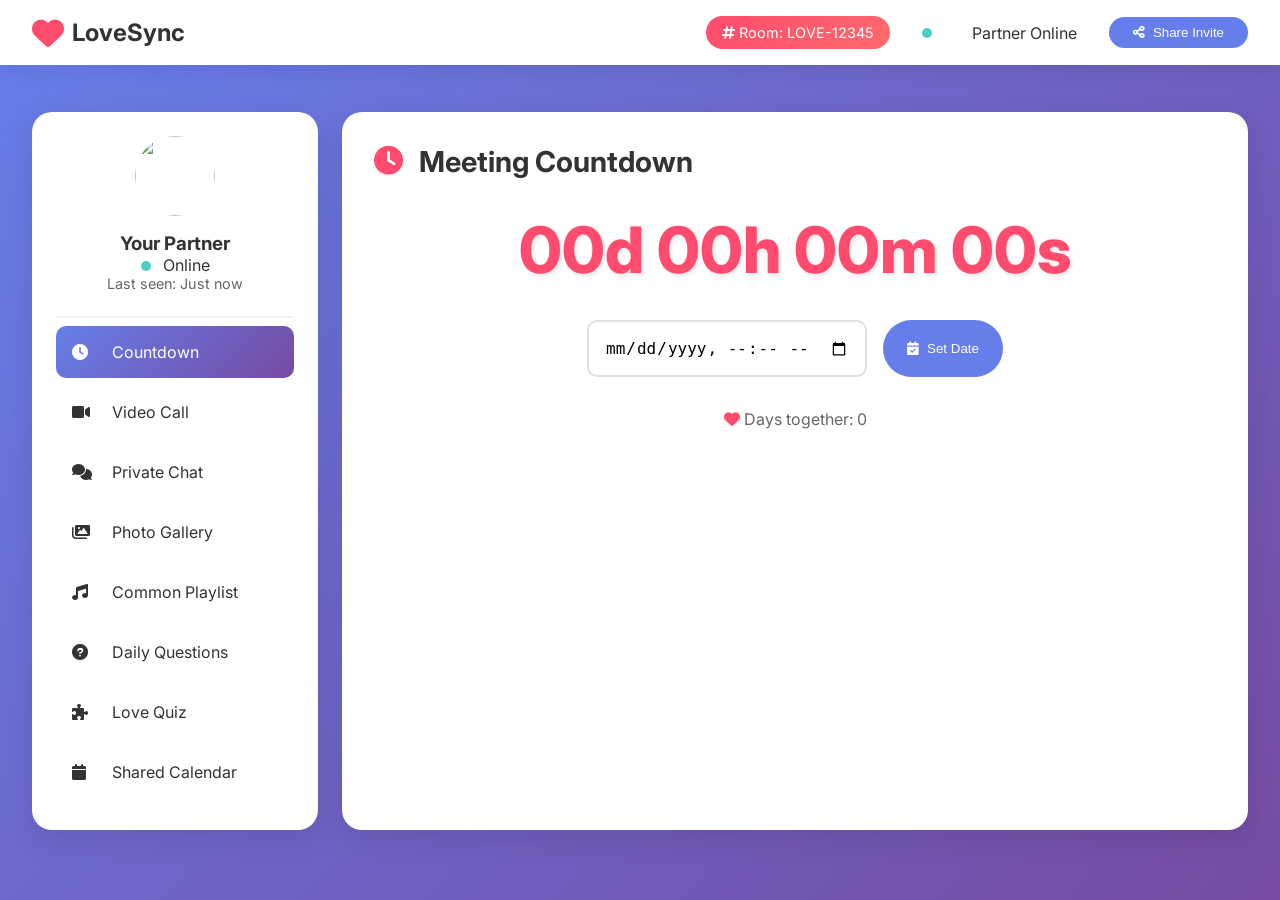
==== room.html @ 043e8418 "Add initial room.html for LoveSync Room application This file contains the HTML structure and styles" ====
<!DOCTYPE html>
<html lang="en">
<head>
    <meta charset="UTF-8">
    <meta name="viewport" content="width=device-width, initial-scale=1.0">
    <title>LoveSync Room - Your Private Space</title>
    <link rel="stylesheet" href="style.css">
    <link href="https://fonts.googleapis.com/css2?family=Inter:wght@300;400;500;600;700;800&display=swap" rel="stylesheet">
    <link rel="stylesheet" href="https://cdnjs.cloudflare.com/ajax/libs/font-awesome/6.0.0/css/all.min.css">
    <script src='https://meet.jit.si/external_api.js'></script>
    <style>
        /* Room Specific Styles */
        .room-container {
            padding-top: 80px;
            min-height: 100vh;
            background: linear-gradient(135deg, #667eea 0%, #764ba2 100%);
        }

        .room-header {
            background: white;
            padding: 1rem 2rem;
            box-shadow: 0 2px 20px rgba(0,0,0,0.1);
            position: fixed;
            width: 100%;
            top: 0;
            z-index: 100;
            display: flex;
            justify-content: space-between;
            align-items: center;
        }

        .room-info {
            display: flex;
            align-items: center;
            gap: 2rem;
        }

        .room-badge {
            background: linear-gradient(135deg, #ff4b6e, #ff6b6b);
            color: white;
            padding: 0.5rem 1rem;
            border-radius: 50px;
            font-size: 0.9rem;
        }

        .share-btn {
            background: #667eea;
            color: white;
            border: none;
            padding: 0.5rem 1.5rem;
            border-radius: 50px;
            cursor: pointer;
            display: flex;
            align-items: center;
            gap: 0.5rem;
            transition: 0.3s;
        }

        .share-btn:hover {
            background: #764ba2;
            transform: translateY(-2px);
        }

        /* Dashboard Layout */
        .dashboard {
            max-width: 1400px;
            margin: 0 auto;
            padding: 2rem;
            display: grid;
            grid-template-columns: repeat(12, 1fr);
            gap: 1.5rem;
        }

        /* Sidebar */
        .sidebar {
            grid-column: span 3;
            background: white;
            border-radius: 20px;
            padding: 1.5rem;
            height: fit-content;
            box-shadow: 0 10px 30px rgba(0,0,0,0.1);
        }

        .partner-status {
            text-align: center;
            padding-bottom: 1.5rem;
            border-bottom: 2px solid #f0f0f0;
        }

        .status-indicator {
            display: inline-block;
            width: 10px;
            height: 10px;
            border-radius: 50%;
            background: #4ecdc4;
            margin-right: 0.5rem;
            animation: pulse 2s infinite;
        }

        @keyframes pulse {
            0% { box-shadow: 0 0 0 0 rgba(78, 205, 196, 0.7); }
            70% { box-shadow: 0 0 0 10px rgba(78, 205, 196, 0); }
            100% { box-shadow: 0 0 0 0 rgba(78, 205, 196, 0); }
        }

        .menu-item {
            padding: 1rem;
            margin: 0.5rem 0;
            border-radius: 10px;
            cursor: pointer;
            transition: 0.3s;
            display: flex;
            align-items: center;
            gap: 1rem;
        }

        .menu-item:hover, .menu-item.active {
            background: linear-gradient(135deg, #667eea, #764ba2);
            color: white;
        }

        .menu-item i {
            width: 24px;
        }

        /* Main Content */
        .main-content {
            grid-column: span 9;
            background: white;
            border-radius: 20px;
            padding: 2rem;
            box-shadow: 0 10px 30px rgba(0,0,0,0.1);
            min-height: 600px;
        }

        /* Feature Sections */
        .feature-section {
            display: none;
            animation: fadeIn 0.5s ease;
        }

        .feature-section.active {
            display: block;
        }

        .section-title {
            font-size: 1.8rem;
            margin-bottom: 2rem;
            color: #333;
            display: flex;
            align-items: center;
            gap: 1rem;
        }

        /* Video Call Section */
        #meet {
            width: 100%;
            height: 500px;
            border-radius: 15px;
            overflow: hidden;
            margin: 1rem 0;
        }

        .call-controls {
            display: flex;
            gap: 1rem;
            margin-top: 1rem;
        }

        /* Chat Section */
        .chat-messages {
            height: 400px;
            overflow-y: auto;
            background: #f8f9fa;
            border-radius: 15px;
            padding: 1.5rem;
            margin: 1rem 0;
        }

        .message {
            margin-bottom: 1rem;
            max-width: 70%;
        }

        .message.sent {
            margin-left: auto;
        }

        .message-content {
            background: #667eea;
            color: white;
            padding: 1rem;
            border-radius: 15px 15px 0 15px;
        }

        .message.received .message-content {
            background: #f0f0f0;
            color: #333;
            border-radius: 15px 15px 15px 0;
        }

        .chat-input-area {
            display: flex;
            gap: 1rem;
            margin-top: 1rem;
        }

        .chat-input-area input {
            flex: 1;
            padding: 1rem;
            border: 2px solid #e0e0e0;
            border-radius: 10px;
            font-size: 1rem;
        }

        /* Gallery Grid */
        .gallery-grid {
            display: grid;
            grid-template-columns: repeat(auto-fill, minmax(200px, 1fr));
            gap: 1.5rem;
            margin: 2rem 0;
        }

        .gallery-item {
            position: relative;
            border-radius: 15px;
            overflow: hidden;
            aspect-ratio: 1;
        }

        .gallery-item img {
            width: 100%;
            height: 100%;
            object-fit: cover;
            transition: 0.3s;
        }

        .gallery-item:hover img {
            transform: scale(1.1);
        }

        .gallery-overlay {
            position: absolute;
            bottom: 0;
            left: 0;
            right: 0;
            background: linear-gradient(to top, rgba(0,0,0,0.8), transparent);
            color: white;
            padding: 1rem;
            transform: translateY(100%);
            transition: 0.3s;
        }

        .gallery-item:hover .gallery-overlay {
            transform: translateY(0);
        }

        /* Countdown Timer */
        .countdown-display {
            font-size: 4rem;
            font-weight: 800;
            text-align: center;
            color: #ff4b6e;
            margin: 2rem 0;
            text-shadow: 2px 2px 4px rgba(0,0,0,0.1);
        }

        .date-picker {
            display: flex;
            gap: 1rem;
            justify-content: center;
            margin: 2rem 0;
        }

        .date-picker input {
            padding: 1rem;
            border: 2px solid #e0e0e0;
            border-radius: 10px;
            font-size: 1rem;
        }

        /* Calendar */
        .calendar-grid {
            display: grid;
            grid-template-columns: repeat(7, 1fr);
            gap: 5px;
            margin: 2rem 0;
        }

        .calendar-day {
            aspect-ratio: 1;
            background: #f8f9fa;
            border-radius: 10px;
            display: flex;
            flex-direction: column;
            align-items: center;
            justify-content: center;
            cursor: pointer;
            transition: 0.3s;
            position: relative;
        }

        .calendar-day:hover {
            background: #667eea;
            color: white;
        }

        .calendar-day.has-event::after {
            content: '';
            position: absolute;
            bottom: 5px;
            width: 5px;
            height: 5px;
            background: #ff4b6e;
            border-radius: 50%;
        }

        .event-badge {
            background: #ff4b6e;
            color: white;
            padding: 0.2rem 0.5rem;
            border-radius: 5px;
            font-size: 0.7rem;
            position: absolute;
            top: 2px;
            right: 2px;
        }

        /* Playlist */
        .playlist-item {
            display: flex;
            align-items: center;
            gap: 1rem;
            padding: 1rem;
            background: #f8f9fa;
            border-radius: 10px;
            margin: 0.5rem 0;
            cursor: pointer;
            transition: 0.3s;
        }

        .playlist-item:hover {
            background: #667eea;
            color: white;
        }

        .playlist-item.playing {
            background: linear-gradient(135deg, #667eea, #764ba2);
            color: white;
        }

        .playlist-controls {
            display: flex;
            gap: 1rem;
            margin: 1rem 0;
        }

        .sync-btn {
            background: #4ecdc4;
            color: white;
            border: none;
            padding: 0.8rem 1.5rem;
            border-radius: 10px;
            cursor: pointer;
            display: flex;
            align-items: center;
            gap: 0.5rem;
            transition: 0.3s;
        }

        .sync-btn:hover {
            transform: scale(1.05);
        }

        /* Quiz Section */
        .quiz-card {
            background: #f8f9fa;
            border-radius: 15px;
            padding: 2rem;
            margin: 1rem 0;
        }

        .quiz-option {
            padding: 1rem;
            margin: 0.5rem 0;
            background: white;
            border: 2px solid #e0e0e0;
            border-radius: 10px;
            cursor: pointer;
            transition: 0.3s;
        }

        .quiz-option:hover {
            border-color: #667eea;
        }

        .quiz-option.selected {
            background: #667eea;
            color: white;
            border-color: #667eea;
        }

        .create-quiz-btn {
            background: #ff4b6e;
            color: white;
            border: none;
            padding: 1rem 2rem;
            border-radius: 10px;
            cursor: pointer;
            margin: 1rem 0;
        }

        /* Daily Questions */
        .question-card {
            background: linear-gradient(135deg, #667eea, #764ba2);
            color: white;
            padding: 2rem;
            border-radius: 15px;
            text-align: center;
            margin: 1rem 0;
        }

        .answer-input {
            width: 100%;
            padding: 1rem;
            border: none;
            border-radius: 10px;
            margin: 1rem 0;
        }

        .previous-answers {
            margin-top: 2rem;
        }

        .answer-history {
            background: #f8f9fa;
            padding: 1rem;
            border-radius: 10px;
            margin: 0.5rem 0;
        }

        /* Responsive */
        @media (max-width: 1024px) {
            .dashboard {
                grid-template-columns: 1fr;
            }
            
            .sidebar, .main-content {
                grid-column: span 1;
            }
            
            .countdown-display {
                font-size: 3rem;
            }
        }

        @media (max-width: 768px) {
            .room-info {
                flex-direction: column;
                gap: 0.5rem;
            }
            
            .countdown-display {
                font-size: 2rem;
            }
        }
    </style>
</head>
<body>
    <div class="room-container">
        <!-- Header -->
        <div class="room-header">
            <div class="logo">
                <i class="fas fa-heart" style="color: #ff4b6e;"></i>
                <span>LoveSync</span>
            </div>
            <div class="room-info">
                <span class="room-badge">
                    <i class="fas fa-hashtag"></i> Room: LOVE-12345
                </span>
                <span class="status-indicator"></span>
                <span>Partner Online</span>
                <button class="share-btn" onclick="shareRoom()">
                    <i class="fas fa-share-alt"></i> Share Invite
                </button>
            </div>
        </div>

        <!-- Main Dashboard -->
        <div class="dashboard">
            <!-- Sidebar Menu -->
            <div class="sidebar">
                <div class="partner-status">
                    <img src="https://via.placeholder.com/80x80/667eea/ffffff?text=❤️" 
                         style="width: 80px; height: 80px; border-radius: 50%; margin-bottom: 1rem;">
                    <h3>Your Partner</h3>
                    <p><span class="status-indicator"></span> Online</p>
                    <p style="color: #666; font-size: 0.9rem;">Last seen: Just now</p>
                </div>
                
                <div class="menu-items">
                    <div class="menu-item active" onclick="switchFeature('countdown')">
                        <i class="fas fa-clock"></i> Countdown
                    </div>
                    <div class="menu-item" onclick="switchFeature('videocall')">
                        <i class="fas fa-video"></i> Video Call
                    </div>
                    <div class="menu-item" onclick="switchFeature('chat')">
                        <i class="fas fa-comments"></i> Private Chat
                    </div>
                    <div class="menu-item" onclick="switchFeature('gallery')">
                        <i class="fas fa-images"></i> Photo Gallery
                    </div>
                    <div class="menu-item" onclick="switchFeature('playlist')">
                        <i class="fas fa-music"></i> Common Playlist
                    </div>
                    <div class="menu-item" onclick="switchFeature('questions')">
                        <i class="fas fa-question-circle"></i> Daily Questions
                    </div>
                    <div class="menu-item" onclick="switchFeature('quiz')">
                        <i class="fas fa-puzzle-piece"></i> Love Quiz
                    </div>
                    <div class="menu-item" onclick="switchFeature('calendar')">
                        <i class="fas fa-calendar"></i> Shared Calendar
                    </div>
                </div>
            </div>

            <!-- Main Content Area -->
            <div class="main-content">
                <!-- Countdown Section -->
                <div id="countdownSection" class="feature-section active">
                    <h2 class="section-title">
                        <i class="fas fa-clock" style="color: #ff4b6e;"></i>
                        Meeting Countdown
                    </h2>
                    <div class="countdown-display" id="mainCountdown">00d 00h 00m 00s</div>
                    <div class="date-picker">
                        <input type="datetime-local" id="setMeetingDate">
                        <button class="share-btn" onclick="setMeetingDate()">
                            <i class="fas fa-calendar-check"></i> Set Date
                        </button>
                    </div>
                    <p style="color: #666; text-align: center;">
                        <i class="fas fa-heart" style="color: #ff4b6e;"></i>
                        Days together: <span id="daysTogether">0</span>
                    </p>
                </div>

                <!-- Video Call Section -->
                <div id="videocallSection" class="feature-section">
                    <h2 class="section-title">
                        <i class="fas fa-video" style="color: #ff4b6e;"></i>
                        Video Call
                    </h2>
                    <div id="meet"></div>
                    <div class="call-controls">
                        <button class="share-btn" onclick="startCall()">
                            <i class="fas fa-phone"></i> Start Call
                        </button>
                        <button class="share-btn" onclick="shareScreen()">
                            <i class="fas fa-desktop"></i> Share Screen
                        </button>
                    </div>
                </div>

                <!-- Chat Section -->
                <div id="chatSection" class="feature-section">
                    <h2 class="section-title">
                        <i class="fas fa-comments" style="color: #ff4b6e;"></i>
                        Private Chat
                    </h2>
                    <div class="chat-messages" id="chatMessages"></div>
                    <div class="chat-input-area">
                        <input type="text" id="chatInput" placeholder="Type your message...">
                        <button class="share-btn" onclick="sendMessage()">
                            <i class="fas fa-paper-plane"></i> Send
                        </button>
                    </div>
                    <div class="emoji-picker" style="margin-top: 1rem;">
                        <span onclick="addEmoji('😊')">😊</span>
                        <span onclick="addEmoji('❤️')">❤️</span>
                        <span onclick="addEmoji('😘')">😘</span>
                        <span onclick="addEmoji('🥺')">🥺</span>
                        <span onclick="addEmoji('💕')">💕</span>
                        <span onclick="addEmoji('😍')">😍</span>
                    </div>
                </div>

                <!-- Gallery Section -->
                <div id="gallerySection" class="feature-section">
                    <h2 class="section-title">
                        <i class="fas fa-images" style="color: #ff4b6e;"></i>
                        Photo Gallery
                    </h2>
                    <div class="gallery-grid" id="galleryGrid"></div>
                    <div style="text-align: center; margin-top: 2rem;">
                        <input type="file" id="photoUpload" accept="image/*" multiple style="display: none;">
                        <button class="share-btn" onclick="document.getElementById('photoUpload').click()">
                            <i class="fas fa-upload"></i> Upload Photos
                        </button>
                    </div>
                </div>

                <!-- Playlist Section -->
                <div id="playlistSection" class="feature-section">
                    <h2 class="section-title">
                        <i class="fas fa-music" style="color: #ff4b6e;"></i>
                        Common Playlist
                    </h2>
                    <div class="playlist-controls">
                        <button class="sync-btn" onclick="syncPlay()">
                            <i class="fas fa-play"></i> Play Together
                        </button>
                        <button class="sync-btn" onclick="syncPause()">
                            <i class="fas fa-pause"></i> Pause
                        </button>
                    </div>
                    <div id="playlistItems"></div>
                    <div style="margin-top: 2rem;">
                        <input type="text" id="newSong" placeholder="YouTube or Spotify URL" style="width: 70%; padding: 1rem;">
                        <button class="share-btn" onclick="addSong()">
                            <i class="fas fa-plus"></i> Add Song
                        </button>
                    </div>
                </div>

                <!-- Daily Questions Section -->
                <div id="questionsSection" class="feature-section">
                    <h2 class="section-title">
                        <i class="fas fa-question-circle" style="color: #ff4b6e;"></i>
                        Daily Questions
                    </h2>
                    <div class="question-card">
                        <h3 id="dailyQuestion">How was your day today?</h3>
---- style.css ----
* {
    margin: 0;
    padding: 0;
    box-sizing: border-box;
}

body {
    font-family: 'Inter', sans-serif;
    background: linear-gradient(135deg, #667eea 0%, #764ba2 100%);
    min-height: 100vh;
    color: #333;
}

/* Navbar */
.navbar {
    background: rgba(255, 255, 255, 0.95);
    backdrop-filter: blur(10px);
    box-shadow: 0 2px 20px rgba(0, 0, 0, 0.1);
    position: fixed;
    width: 100%;
    top: 0;
    z-index: 1000;
}

.nav-container {
    max-width: 1200px;
    margin: 0 auto;
    padding: 1rem 2rem;
    display: flex;
    justify-content: space-between;
    align-items: center;
}

.logo {
    display: flex;
    align-items: center;
    gap: 0.5rem;
    font-size: 1.5rem;
    font-weight: 700;
}

.logo i {
    font-size: 2rem;
    color: #ff4b6e;
}

.nav-links a {
    color: #333;
    text-decoration: none;
    margin-left: 2rem;
    font-weight: 500;
    transition: color 0.3s;
}

.nav-links a:hover {
    color: #ff4b6e;
}

/* Hero Section */
.hero {
    min-height: 100vh;
    display: flex;
    align-items: center;
    justify-content: center;
    padding: 2rem;
    margin-top: 60px;
}

.hero-content {
    max-width: 1200px;
    width: 100%;
    text-align: center;
}

.hero h1 {
    font-size: 4rem;
    font-weight: 800;
    margin-bottom: 1rem;
    color: white;
}

.hero h1 span {
    color: #ffd93d;
    position: relative;
}

.hero h1 span::after {
    content: '';
    position: absolute;
    bottom: -10px;
    left: 0;
    width: 100%;
    height: 4px;
    background: linear-gradient(90deg, #ff4b6e, #ffd93d);
    border-radius: 2px;
}

.subtitle {
    font-size: 1.2rem;
    color: rgba(255, 255, 255, 0.9);
    margin-bottom: 3rem;
}

/* Options Container */
.options-container {
    display: grid;
    grid-template-columns: repeat(auto-fit, minmax(300px, 1fr));
    gap: 2rem;
    margin-top: 3rem;
}

.option-card {
    background: white;
    border-radius: 20px;
    padding: 2.5rem 2rem;
    cursor: pointer;
    transition: all 0.3s ease;
    position: relative;
    overflow: hidden;
    box-shadow: 0 10px 30px rgba(0, 0, 0, 0.2);
}

.option-card::before {
    content: '';
    position: absolute;
    top: 0;
    left: 0;
    width: 100%;
    height: 5px;
    background: linear-gradient(90deg, #ff4b6e, #ffd93d);
}

.option-card:hover {
    transform: translateY(-10px);
    box-shadow: 0 20px 40px rgba(0, 0, 0, 0.3);
}

.create-card:hover {
    background: linear-gradient(135deg, #667eea, #764ba2);
    color: white;
}

.join-card:hover {
    background: linear-gradient(135deg, #ff4b6e, #ff6b6b);
    color: white;
}

.icon-wrapper {
    width: 80px;
    height: 80px;
    background: linear-gradient(135deg, #667eea, #764ba2);
    border-radius: 50%;
    display: flex;
    align-items: center;
    justify-content: center;
    margin: 0 auto 1.5rem;
}

.icon-wrapper i {
    font-size: 2.5rem;
    color: white;
}

.join-card .icon-wrapper {
    background: linear-gradient(135deg, #ff4b6e, #ff6b6b);
}

.option-card h2 {
    font-size: 2rem;
    margin-bottom: 1rem;
}

.option-card p {
    color: #666;
    margin-bottom: 2rem;
    line-height: 1.6;
}

.option-card:hover p {
    color: rgba(255, 255, 255, 0.9);
}

.features-list {
    display: flex;
    flex-direction: column;
    gap: 0.8rem;
    text-align: left;
}

.features-list span {
    display: flex;
    align-items: center;
    gap: 0.5rem;
    font-size: 0.95rem;
}

.features-list i {
    color: #4ecdc4;
}

/* Modal Styles */
.modal {
    display: none;
    position: fixed;
    top: 0;
    left: 0;
    width: 100%;
    height: 100%;
    background: rgba(0, 0, 0, 0.8);
    backdrop-filter: blur(5px);
    z-index: 2000;
    overflow-y: auto;
    padding: 2rem;
}

.modal-content {
    background: white;
    max-width: 800px;
    margin: 2rem auto;
    padding: 2rem;
    border-radius: 20px;
    position: relative;
    animation: slideUp 0.5s ease;
}

@keyframes slideUp {
    from {
        opacity: 0;
        transform: translateY(50px);
    }
    to {
        opacity: 1;
        transform: translateY(0);
    }
}

.close {
    position: absolute;
    top: 1rem;
    right: 1.5rem;
    font-size: 2rem;
    cursor: pointer;
    color: #999;
    transition: color 0.3s;
}

.close:hover {
    color: #ff4b6e;
}

.modal h2 {
    font-size: 2rem;
    margin-bottom: 2rem;
    color: #333;
    text-align: center;
}

/* Split Form */
.split-form {
    display: grid;
    grid-template-columns: 1fr 1fr;
    gap: 1.5rem;
    margin: 2rem 0;
}

.form-section h4 {
    margin-bottom: 1rem;
    color: #667eea;
    font-size: 1.1rem;
}

.modal-input {
    width: 100%;
    padding: 1rem;
    margin-bottom: 1rem;
    border: 2px solid #e0e0e0;
    border-radius: 10px;
    font-size: 1rem;
    transition: border-color 0.3s;
}

.modal-input:focus {
    outline: none;
    border-color: #667eea;
}

/* Buttons */
.next-btn {
    background: linear-gradient(135deg, #667eea, #764ba2);
    color: white;
    border: none;
    padding: 1rem 2rem;
    border-radius: 10px;
    font-size: 1.1rem;
    font-weight: 600;
    cursor: pointer;
    transition: transform 0.3s, box-shadow 0.3s;
    display: inline-flex;
    align-items: center;
    gap: 0.5rem;
}

.next-btn:hover {
    transform: translateY(-2px);
    box-shadow: 0 10px 20px rgba(102, 126, 234, 0.4);
}

/* Code Requirements */
.code-requirements {
    display: flex;
    gap: 1rem;
    margin: 1rem 0;
    font-size: 0.9rem;
}

#req1, #req2 {
    color: #999;
}

#req1.valid, #req2.valid {
    color: #4ecdc4;
}

/* Success Animation */
.success-animation {
    text-align: center;
    margin: 2rem 0;
}

.success-animation i {
    font-size: 5rem;
    color: #4ecdc4;
    animation: scaleUp 0.5s ease;
}

@keyframes scaleUp {
    0% { transform: scale(0); }
    50% { transform: scale(1.2); }
    100% { transform: scale(1); }
}

/* Invite Box */
.invite-box {
    display: flex;
    margin: 1rem 0;
}

.invite-box input {
    flex: 1;
    padding: 1rem;
    border: 2px solid #e0e0e0;
    border-radius: 10px 0 0 10px;
    font-size: 0.95rem;
}

.invite-box button {
    padding: 1rem 1.5rem;
    background: #667eea;
    color: white;
    border: none;
    border-radius: 0 10px 10px 0;
    cursor: pointer;
    transition: background 0.3s;
}

.invite-box button:hover {
    background: #764ba2;
}

/* Join Tabs */
.join-options {
    display: flex;
    gap: 1rem;
    margin-bottom: 2rem;
}

.join-tab {
    flex: 1;
    text-align: center;
    padding: 1rem;
    background: #f5f5f5;
    border-radius: 10px;
    cursor: pointer;
    transition: all 0.3s;
    font-weight: 600;
}

.join-tab.active {
    background: #667eea;
    color: white;
}

.join-section {
    display: none;
}

.join-section.active {
    display: block;
    animation: fadeIn 0.5s ease;
}

@keyframes fadeIn {
    from { opacity: 0; }
    to { opacity: 1; }
}

/* Features Section */
.features {
    padding: 5rem 2rem;
    background: white;
}

.features h2 {
    text-align: center;
    font-size: 2.5rem;
    margin-bottom: 3rem;
    color: #333;
}

.features-grid {
    display: grid;
    grid-template-columns: repeat(auto-fit, minmax(300px, 1fr));
    gap: 2rem;
    max-width: 1200px;
    margin: 0 auto;
}

.feature-card {
    background: #f8f9fa;
    padding: 2rem;
    border-radius: 15px;
    text-align: center;
    transition: transform 0.3s;
}

.feature-card:hover {
    transform: translateY(-5px);
}

.feature-card i {
    font-size: 3rem;
    color: #ff4b6e;
    margin-bottom: 1rem;
}

.feature-card h3 {
    font-size: 1.3rem;
    margin-bottom: 1rem;
    color: #333;
}

.feature-card p {
    color: #666;
    line-height: 1.6;
}

/* Footer */
footer {
    background: #1a1a1a;
    color: white;
    padding: 4rem 2rem 2rem;
}

.footer-content {
    max-width: 1200px;
    margin: 0 auto;
    display: grid;
    grid-template-columns: repeat(auto-fit, minmax(250px, 1fr));
    gap: 2rem;
}

.footer-section h4 {
    margin-bottom: 1rem;
    font-size: 1.2rem;
}

.footer-section a {
    color: #999;
    text-decoration: none;
    display: block;
    margin-bottom: 0.5rem;
    transition: color 0.3s;
}

.footer-section a:hover {
    color: #ff4b6e;
}

.social-links {
    display: flex;
    gap: 1rem;
}

.social-links a {
    width: 40px;
    height: 40px;
    background: rgba(255, 255, 255, 0.1);
    border-radius: 50%;
    display: flex;
    align-items: center;
    justify-content: center;
    transition: background 0.3s;
}

.social-links a:hover {
    background: #ff4b6e;
}

.social-links i {
    font-size: 1.2rem;
}

/* Responsive */
@media (max-width: 768px) {
    .hero h1 {
        font-size: 2.5rem;
    }
    
    .split-form {
        grid-template-columns: 1fr;
    }
    
    .options-container {
        grid-template-columns: 1fr;
    }
    
    .nav-links {
        display: none;
    }
}

/* Animations */
.animate-text {
    animation: slideInDown 1s ease;
}

@keyframes slideInDown {
    from {
        opacity: 0;
        transform: translateY(-50px);
    }
    to {
        opacity: 1;
        transform: translateY(0);
    }
}

/* Message Box */
.message-box {
    margin: 1rem 0;
    padding: 1rem;
    border-radius: 10px;
    animation: popIn 0.3s ease;
}

@keyframes popIn {
    from {
        opacity: 0;
        transform: scale(0.8);
    }
    to {
        opacity: 1;
        transform: scale(1);
    }
}

.success-message {
    background: #d4edda;
    color: #155724;
    border: 1px solid #c3e6cb;
}

.error-message {
    background: #f8d7da;
    color: #721c24;
    border: 1px solid #f5c6cb;
    }
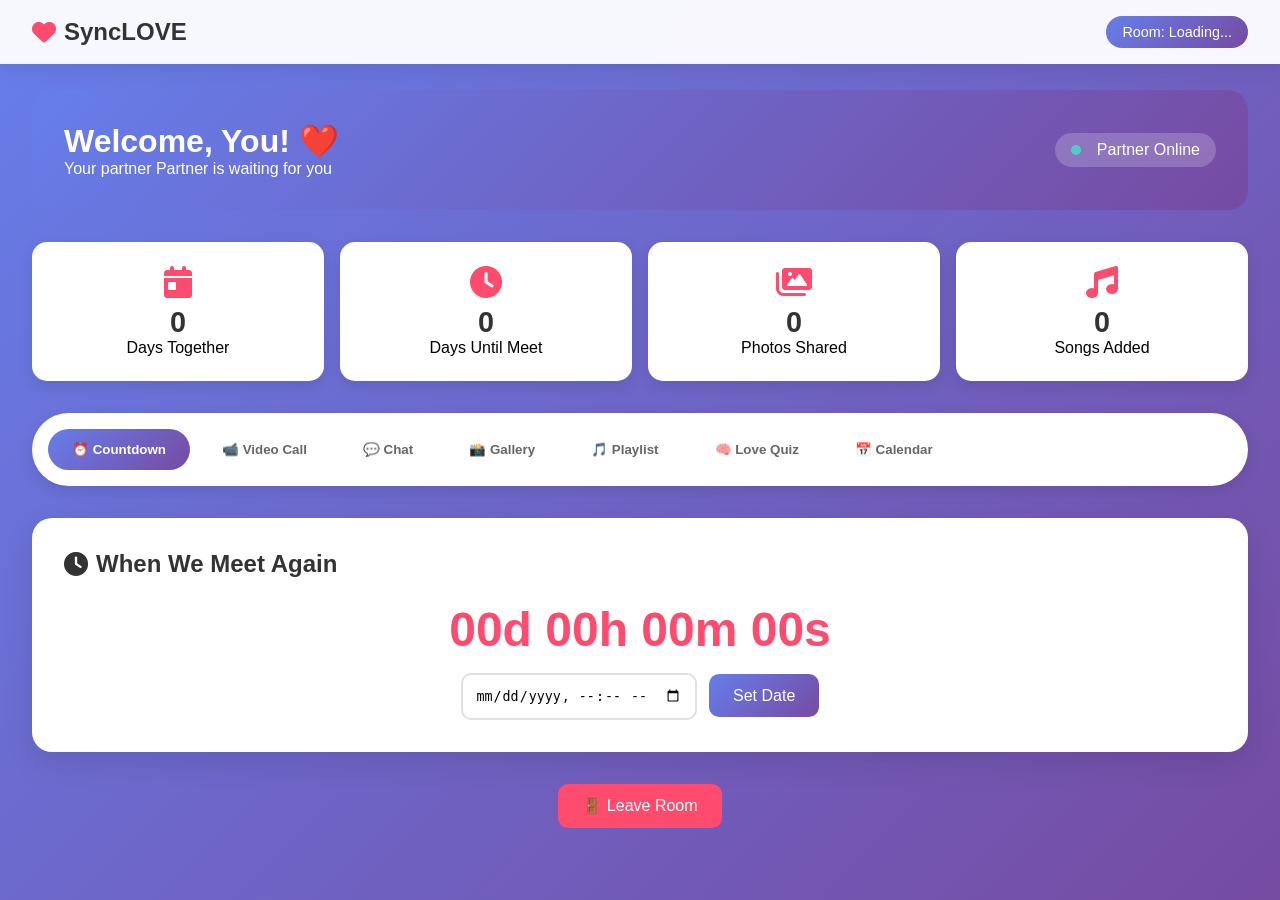
==== commit e1860248: "Update room.html" ====
--- a/room.html
+++ b/room.html
@@ -3,97 +3,93 @@
 <head>
     <meta charset="UTF-8">
     <meta name="viewport" content="width=device-width, initial-scale=1.0">
-    <title>LoveSync Room - Your Private Space</title>
-    <link rel="stylesheet" href="style.css">
-    <link href="https://fonts.googleapis.com/css2?family=Inter:wght@300;400;500;600;700;800&display=swap" rel="stylesheet">
+    <title>SyncLOVE - Your Private Room</title>
     <link rel="stylesheet" href="https://cdnjs.cloudflare.com/ajax/libs/font-awesome/6.0.0/css/all.min.css">
     <script src='https://meet.jit.si/external_api.js'></script>
     <style>
-        /* Room Specific Styles */
-        .room-container {
-            padding-top: 80px;
+        * {
+            margin: 0;
+            padding: 0;
+            box-sizing: border-box;
+        }
+
+        body {
+            font-family: 'Segoe UI', 'Poppins', sans-serif;
+            background: linear-gradient(135deg, #667eea 0%, #764ba2 100%);
             min-height: 100vh;
-            background: linear-gradient(135deg, #667eea 0%, #764ba2 100%);
-        }
-
-        .room-header {
-            background: white;
+        }
+
+        /* Glassmorphism Navbar */
+        .navbar {
+            background: rgba(255, 255, 255, 0.95);
+            backdrop-filter: blur(10px);
             padding: 1rem 2rem;
-            box-shadow: 0 2px 20px rgba(0,0,0,0.1);
             position: fixed;
             width: 100%;
             top: 0;
-            z-index: 100;
+            z-index: 1000;
             display: flex;
             justify-content: space-between;
             align-items: center;
-        }
-
-        .room-info {
-            display: flex;
-            align-items: center;
-            gap: 2rem;
+            box-shadow: 0 2px 20px rgba(0,0,0,0.1);
+        }
+
+        .logo {
+            display: flex;
+            align-items: center;
+            gap: 0.5rem;
+            font-size: 1.5rem;
+            font-weight: 700;
+            color: #333;
+        }
+
+        .logo i {
+            color: #ff4b6e;
         }
 
         .room-badge {
-            background: linear-gradient(135deg, #ff4b6e, #ff6b6b);
+            background: linear-gradient(135deg, #667eea, #764ba2);
             color: white;
             padding: 0.5rem 1rem;
             border-radius: 50px;
             font-size: 0.9rem;
         }
 
-        .share-btn {
-            background: #667eea;
-            color: white;
-            border: none;
-            padding: 0.5rem 1.5rem;
-            border-radius: 50px;
-            cursor: pointer;
-            display: flex;
-            align-items: center;
-            gap: 0.5rem;
-            transition: 0.3s;
-        }
-
-        .share-btn:hover {
-            background: #764ba2;
-            transform: translateY(-2px);
-        }
-
-        /* Dashboard Layout */
+        /* Main Container */
         .dashboard {
             max-width: 1400px;
             margin: 0 auto;
+            padding: 90px 2rem 2rem;
+        }
+
+        /* Welcome Banner */
+        .welcome-banner {
+            background: linear-gradient(135deg, #667eea, #764ba2);
+            border-radius: 20px;
             padding: 2rem;
-            display: grid;
-            grid-template-columns: repeat(12, 1fr);
-            gap: 1.5rem;
-        }
-
-        /* Sidebar */
-        .sidebar {
-            grid-column: span 3;
-            background: white;
-            border-radius: 20px;
-            padding: 1.5rem;
-            height: fit-content;
-            box-shadow: 0 10px 30px rgba(0,0,0,0.1);
+            margin-bottom: 2rem;
+            color: white;
+            display: flex;
+            justify-content: space-between;
+            align-items: center;
+            flex-wrap: wrap;
+            gap: 1rem;
         }
 
         .partner-status {
-            text-align: center;
-            padding-bottom: 1.5rem;
-            border-bottom: 2px solid #f0f0f0;
-        }
-
-        .status-indicator {
-            display: inline-block;
+            display: flex;
+            align-items: center;
+            gap: 1rem;
+            background: rgba(255,255,255,0.2);
+            padding: 0.5rem 1rem;
+            border-radius: 50px;
+        }
+
+        .online-dot {
             width: 10px;
             height: 10px;
+            background: #4ecdc4;
             border-radius: 50%;
-            background: #4ecdc4;
-            margin-right: 0.5rem;
             animation: pulse 2s infinite;
         }
 
@@ -103,106 +99,158 @@
             100% { box-shadow: 0 0 0 0 rgba(78, 205, 196, 0); }
         }
 
-        .menu-item {
+        /* Stats Grid */
+        .stats-grid {
+            display: grid;
+            grid-template-columns: repeat(auto-fit, minmax(200px, 1fr));
+            gap: 1rem;
+            margin-bottom: 2rem;
+        }
+
+        .stat-card {
+            background: white;
+            border-radius: 15px;
+            padding: 1.5rem;
+            text-align: center;
+            box-shadow: 0 5px 15px rgba(0,0,0,0.1);
+        }
+
+        .stat-card i {
+            font-size: 2rem;
+            color: #ff4b6e;
+            margin-bottom: 0.5rem;
+        }
+
+        .stat-number {
+            font-size: 1.8rem;
+            font-weight: bold;
+            color: #333;
+        }
+
+        /* Tabs Navigation */
+        .tabs {
+            display: flex;
+            gap: 0.5rem;
+            margin-bottom: 2rem;
+            flex-wrap: wrap;
+            background: white;
             padding: 1rem;
-            margin: 0.5rem 0;
-            border-radius: 10px;
+            border-radius: 50px;
+            box-shadow: 0 5px 15px rgba(0,0,0,0.1);
+        }
+
+        .tab-btn {
+            padding: 0.8rem 1.5rem;
+            border: none;
+            background: transparent;
+            border-radius: 50px;
             cursor: pointer;
-            transition: 0.3s;
-            display: flex;
-            align-items: center;
-            gap: 1rem;
-        }
-
-        .menu-item:hover, .menu-item.active {
+            font-weight: 600;
+            transition: all 0.3s;
+            color: #666;
+        }
+
+        .tab-btn.active {
             background: linear-gradient(135deg, #667eea, #764ba2);
             color: white;
         }
 
-        .menu-item i {
-            width: 24px;
-        }
-
-        /* Main Content */
-        .main-content {
-            grid-column: span 9;
+        .tab-btn:hover:not(.active) {
+            background: #f0f0f0;
+        }
+
+        /* Tab Content */
+        .tab-content {
+            display: none;
+            animation: fadeIn 0.3s ease;
+        }
+
+        .tab-content.active {
+            display: block;
+        }
+
+        @keyframes fadeIn {
+            from { opacity: 0; transform: translateY(10px); }
+            to { opacity: 1; transform: translateY(0); }
+        }
+
+        /* Cards */
+        .card {
             background: white;
             border-radius: 20px;
             padding: 2rem;
             box-shadow: 0 10px 30px rgba(0,0,0,0.1);
-            min-height: 600px;
-        }
-
-        /* Feature Sections */
-        .feature-section {
-            display: none;
-            animation: fadeIn 0.5s ease;
-        }
-
-        .feature-section.active {
-            display: block;
-        }
-
-        .section-title {
-            font-size: 1.8rem;
-            margin-bottom: 2rem;
+            margin-bottom: 1.5rem;
+        }
+
+        .card-title {
+            font-size: 1.5rem;
+            margin-bottom: 1.5rem;
             color: #333;
             display: flex;
             align-items: center;
-            gap: 1rem;
-        }
-
-        /* Video Call Section */
-        #meet {
+            gap: 0.5rem;
+        }
+
+        /* Countdown */
+        .countdown-timer {
+            font-size: 3rem;
+            font-weight: bold;
+            text-align: center;
+            color: #ff4b6e;
+            margin: 1rem 0;
+        }
+
+        /* Video Call */
+        #jitsi-meet {
             width: 100%;
             height: 500px;
             border-radius: 15px;
             overflow: hidden;
-            margin: 1rem 0;
         }
 
         .call-controls {
             display: flex;
             gap: 1rem;
             margin-top: 1rem;
-        }
-
-        /* Chat Section */
+            justify-content: center;
+        }
+
+        /* Chat */
         .chat-messages {
             height: 400px;
             overflow-y: auto;
             background: #f8f9fa;
             border-radius: 15px;
-            padding: 1.5rem;
-            margin: 1rem 0;
+            padding: 1rem;
+            margin-bottom: 1rem;
         }
 
         .message {
             margin-bottom: 1rem;
+            display: flex;
+        }
+
+        .message.sent {
+            justify-content: flex-end;
+        }
+
+        .message-bubble {
             max-width: 70%;
-        }
-
-        .message.sent {
-            margin-left: auto;
-        }
-
-        .message-content {
+            padding: 0.8rem 1rem;
+            border-radius: 15px;
             background: #667eea;
             color: white;
-            padding: 1rem;
-            border-radius: 15px 15px 0 15px;
-        }
-
-        .message.received .message-content {
-            background: #f0f0f0;
+        }
+
+        .message.received .message-bubble {
+            background: #e0e0e0;
             color: #333;
-            border-radius: 15px 15px 15px 0;
         }
 
         .chat-input-area {
             display: flex;
-            gap: 1rem;
-            margin-top: 1rem;
+            gap: 0.5rem;
         }
 
         .chat-input-area input {
@@ -213,26 +261,43 @@
             font-size: 1rem;
         }
 
-        /* Gallery Grid */
+        .emoji-picker {
+            margin-top: 0.5rem;
+            display: flex;
+            gap: 0.5rem;
+        }
+
+        .emoji-picker span {
+            font-size: 1.5rem;
+            cursor: pointer;
+            transition: transform 0.2s;
+        }
+
+        .emoji-picker span:hover {
+            transform: scale(1.2);
+        }
+
+        /* Gallery */
         .gallery-grid {
             display: grid;
-            grid-template-columns: repeat(auto-fill, minmax(200px, 1fr));
-            gap: 1.5rem;
-            margin: 2rem 0;
+            grid-template-columns: repeat(auto-fill, minmax(150px, 1fr));
+            gap: 1rem;
+            margin: 1rem 0;
         }
 
         .gallery-item {
             position: relative;
-            border-radius: 15px;
+            aspect-ratio: 1;
+            border-radius: 10px;
             overflow: hidden;
-            aspect-ratio: 1;
+            cursor: pointer;
         }
 
         .gallery-item img {
             width: 100%;
             height: 100%;
             object-fit: cover;
-            transition: 0.3s;
+            transition: transform 0.3s;
         }
 
         .gallery-item:hover img {
@@ -246,37 +311,36 @@
             right: 0;
             background: linear-gradient(to top, rgba(0,0,0,0.8), transparent);
             color: white;
-            padding: 1rem;
+            padding: 0.5rem;
+            font-size: 0.8rem;
             transform: translateY(100%);
-            transition: 0.3s;
+            transition: transform 0.3s;
         }
 
         .gallery-item:hover .gallery-overlay {
             transform: translateY(0);
         }
 
-        /* Countdown Timer */
-        .countdown-display {
-            font-size: 4rem;
-            font-weight: 800;
-            text-align: center;
-            color: #ff4b6e;
-            margin: 2rem 0;
-            text-shadow: 2px 2px 4px rgba(0,0,0,0.1);
-        }
-
-        .date-picker {
+        /* Playlist */
+        .playlist-item {
+            display: flex;
+            justify-content: space-between;
+            align-items: center;
+            padding: 1rem;
+            background: #f8f9fa;
+            border-radius: 10px;
+            margin-bottom: 0.5rem;
+        }
+
+        .playlist-item.playing {
+            background: linear-gradient(135deg, #667eea20, #764ba220);
+            border-left: 4px solid #ff4b6e;
+        }
+
+        .playlist-controls {
             display: flex;
             gap: 1rem;
-            justify-content: center;
-            margin: 2rem 0;
-        }
-
-        .date-picker input {
-            padding: 1rem;
-            border: 2px solid #e0e0e0;
-            border-radius: 10px;
-            font-size: 1rem;
+            margin: 1rem 0;
         }
 
         /* Calendar */
@@ -284,7 +348,7 @@
             display: grid;
             grid-template-columns: repeat(7, 1fr);
             gap: 5px;
-            margin: 2rem 0;
+            margin: 1rem 0;
         }
 
         .calendar-day {
@@ -292,11 +356,10 @@
             background: #f8f9fa;
             border-radius: 10px;
             display: flex;
-            flex-direction: column;
             align-items: center;
             justify-content: center;
             cursor: pointer;
-            transition: 0.3s;
+            transition: all 0.3s;
             position: relative;
         }
 
@@ -315,322 +378,269 @@
             border-radius: 50%;
         }
 
-        .event-badge {
-            background: #ff4b6e;
-            color: white;
-            padding: 0.2rem 0.5rem;
-            border-radius: 5px;
-            font-size: 0.7rem;
-            position: absolute;
-            top: 2px;
-            right: 2px;
-        }
-
-        /* Playlist */
-        .playlist-item {
-            display: flex;
-            align-items: center;
-            gap: 1rem;
+        /* Quiz */
+        .quiz-option {
             padding: 1rem;
             background: #f8f9fa;
             border-radius: 10px;
             margin: 0.5rem 0;
             cursor: pointer;
-            transition: 0.3s;
-        }
-
-        .playlist-item:hover {
+            transition: all 0.3s;
+        }
+
+        .quiz-option:hover {
             background: #667eea;
             color: white;
         }
 
-        .playlist-item.playing {
+        .quiz-option.selected {
+            background: #667eea;
+            color: white;
+        }
+
+        /* Buttons */
+        .btn {
             background: linear-gradient(135deg, #667eea, #764ba2);
-            color: white;
-        }
-
-        .playlist-controls {
-            display: flex;
-            gap: 1rem;
-            margin: 1rem 0;
-        }
-
-        .sync-btn {
-            background: #4ecdc4;
             color: white;
             border: none;
             padding: 0.8rem 1.5rem;
             border-radius: 10px;
             cursor: pointer;
-            display: flex;
-            align-items: center;
-            gap: 0.5rem;
-            transition: 0.3s;
-        }
-
-        .sync-btn:hover {
-            transform: scale(1.05);
-        }
-
-        /* Quiz Section */
-        .quiz-card {
-            background: #f8f9fa;
-            border-radius: 15px;
+            font-size: 1rem;
+            transition: all 0.3s;
+        }
+
+        .btn:hover {
+            transform: translateY(-2px);
+            box-shadow: 0 5px 15px rgba(102, 126, 234, 0.4);
+        }
+
+        .btn-secondary {
+            background: #ff4b6e;
+        }
+
+        /* Modal */
+        .modal {
+            display: none;
+            position: fixed;
+            top: 0;
+            left: 0;
+            width: 100%;
+            height: 100%;
+            background: rgba(0,0,0,0.8);
+            backdrop-filter: blur(5px);
+            z-index: 2000;
+            align-items: center;
+            justify-content: center;
+        }
+
+        .modal-content {
+            background: white;
             padding: 2rem;
-            margin: 1rem 0;
-        }
-
-        .quiz-option {
-            padding: 1rem;
-            margin: 0.5rem 0;
-            background: white;
-            border: 2px solid #e0e0e0;
-            border-radius: 10px;
-            cursor: pointer;
-            transition: 0.3s;
-        }
-
-        .quiz-option:hover {
-            border-color: #667eea;
-        }
-
-        .quiz-option.selected {
-            background: #667eea;
-            color: white;
-            border-color: #667eea;
-        }
-
-        .create-quiz-btn {
-            background: #ff4b6e;
-            color: white;
-            border: none;
-            padding: 1rem 2rem;
-            border-radius: 10px;
-            cursor: pointer;
-            margin: 1rem 0;
-        }
-
-        /* Daily Questions */
-        .question-card {
-            background: linear-gradient(135deg, #667eea, #764ba2);
-            color: white;
-            padding: 2rem;
-            border-radius: 15px;
+            border-radius: 20px;
+            max-width: 500px;
+            width: 90%;
             text-align: center;
-            margin: 1rem 0;
-        }
-
-        .answer-input {
-            width: 100%;
-            padding: 1rem;
-            border: none;
-            border-radius: 10px;
-            margin: 1rem 0;
-        }
-
-        .previous-answers {
-            margin-top: 2rem;
-        }
-
-        .answer-history {
-            background: #f8f9fa;
-            padding: 1rem;
-            border-radius: 10px;
-            margin: 0.5rem 0;
         }
 
         /* Responsive */
-        @media (max-width: 1024px) {
+        @media (max-width: 768px) {
             .dashboard {
-                grid-template-columns: 1fr;
+                padding: 80px 1rem 1rem;
             }
             
-            .sidebar, .main-content {
-                grid-column: span 1;
+            .tabs {
+                border-radius: 15px;
+                overflow-x: auto;
             }
             
-            .countdown-display {
-                font-size: 3rem;
-            }
-        }
-
-        @media (max-width: 768px) {
-            .room-info {
-                flex-direction: column;
-                gap: 0.5rem;
+            .countdown-timer {
+                font-size: 2rem;
             }
             
-            .countdown-display {
-                font-size: 2rem;
+            .tab-btn {
+                padding: 0.5rem 1rem;
+                font-size: 0.8rem;
             }
         }
     </style>
 </head>
 <body>
-    <div class="room-container">
-        <!-- Header -->
-        <div class="room-header">
-            <div class="logo">
-                <i class="fas fa-heart" style="color: #ff4b6e;"></i>
-                <span>LoveSync</span>
-            </div>
-            <div class="room-info">
-                <span class="room-badge">
-                    <i class="fas fa-hashtag"></i> Room: LOVE-12345
-                </span>
-                <span class="status-indicator"></span>
+
+    <nav class="navbar">
+        <div class="logo">
+            <i class="fas fa-heart"></i>
+            <span>SyncLOVE</span>
+        </div>
+        <div class="room-badge" id="roomBadge">Room: Loading...</div>
+    </nav>
+
+    <div class="dashboard">
+        <!-- Welcome Banner -->
+        <div class="welcome-banner">
+            <div>
+                <h1>Welcome, <span id="userName">You</span>! ❤️</h1>
+                <p>Your partner <span id="partnerName">Partner</span> is waiting for you</p>
+            </div>
+            <div class="partner-status">
+                <div class="online-dot"></div>
                 <span>Partner Online</span>
-                <button class="share-btn" onclick="shareRoom()">
-                    <i class="fas fa-share-alt"></i> Share Invite
-                </button>
-            </div>
-        </div>
-
-        <!-- Main Dashboard -->
-        <div class="dashboard">
-            <!-- Sidebar Menu -->
-            <div class="sidebar">
-                <div class="partner-status">
-                    <img src="https://via.placeholder.com/80x80/667eea/ffffff?text=❤️" 
-                         style="width: 80px; height: 80px; border-radius: 50%; margin-bottom: 1rem;">
-                    <h3>Your Partner</h3>
-                    <p><span class="status-indicator"></span> Online</p>
-                    <p style="color: #666; font-size: 0.9rem;">Last seen: Just now</p>
-                </div>
-                
-                <div class="menu-items">
-                    <div class="menu-item active" onclick="switchFeature('countdown')">
-                        <i class="fas fa-clock"></i> Countdown
+            </div>
+        </div>
+
+        <!-- Stats -->
+        <div class="stats-grid">
+            <div class="stat-card">
+                <i class="fas fa-calendar-day"></i>
+                <div class="stat-number" id="daysTogether">0</div>
+                <div>Days Together</div>
+            </div>
+            <div class="stat-card">
+                <i class="fas fa-clock"></i>
+                <div class="stat-number" id="daysUntil">0</div>
+                <div>Days Until Meet</div>
+            </div>
+            <div class="stat-card">
+                <i class="fas fa-images"></i>
+                <div class="stat-number" id="photoCount">0</div>
+                <div>Photos Shared</div>
+            </div>
+            <div class="stat-card">
+                <i class="fas fa-music"></i>
+                <div class="stat-number" id="songCount">0</div>
+                <div>Songs Added</div>
+            </div>
+        </div>
+
+        <!-- Tabs -->
+        <div class="tabs">
+            <button class="tab-btn active" data-tab="countdown">⏰ Countdown</button>
+            <button class="tab-btn" data-tab="videocall">📹 Video Call</button>
+            <button class="tab-btn" data-tab="chat">💬 Chat</button>
+            <button class="tab-btn" data-tab="gallery">📸 Gallery</button>
+            <button class="tab-btn" data-tab="playlist">🎵 Playlist</button>
+            <button class="tab-btn" data-tab="quiz">🧠 Love Quiz</button>
+            <button class="tab-btn" data-tab="calendar">📅 Calendar</button>
+        </div>
+
+        <!-- Countdown Tab -->
+        <div id="countdown" class="tab-content active">
+            <div class="card">
+                <h2 class="card-title"><i class="fas fa-clock"></i> When We Meet Again</h2>
+                <div class="countdown-timer" id="countdownTimer">00d 00h 00m 00s</div>
+                <div style="text-align: center; margin-top: 1rem;">
+                    <input type="datetime-local" id="meetingDatePicker" style="padding: 0.8rem; border-radius: 10px; border: 2px solid #e0e0e0;">
+                    <button class="btn" onclick="setMeetingDate()" style="margin-left: 0.5rem;">Set Date</button>
+                </div>
+            </div>
+        </div>
+
+        <!-- Video Call Tab -->
+        <div id="videocall" class="tab-content">
+            <div class="card">
+                <h2 class="card-title"><i class="fas fa-video"></i> Video Call</h2>
+                <div id="jitsi-meet"></div>
+                <div class="call-controls">
+                    <button class="btn" onclick="startVideoCall()">Start Call</button>
+                    <button class="btn btn-secondary" onclick="shareScreen()">Share Screen</button>
+                </div>
+            </div>
+        </div>
+
+        <!-- Chat Tab -->
+        <div id="chat" class="tab-content">
+            <div class="card">
+                <h2 class="card-title"><i class="fas fa-comments"></i> Private Chat</h2>
+                <div class="chat-messages" id="chatMessages"></div>
+                <div class="chat-input-area">
+                    <input type="text" id="chatInput" placeholder="Type your message...">
+                    <button class="btn" onclick="sendMessage()">Send</button>
+                </div>
+                <div class="emoji-picker">
+                    <span onclick="addEmoji('😊')">😊</span>
+                    <span onclick="addEmoji('❤️')">❤️</span>
+                    <span onclick="addEmoji('😘')">😘</span>
+                    <span onclick="addEmoji('🥺')">🥺</span>
+                    <span onclick="addEmoji('💕')">💕</span>
+                    <span onclick="addEmoji('😍')">😍</span>
+                    <span onclick="addEmoji('🎁')">🎁</span>
+                    <span onclick="addEmoji('🌹')">🌹</span>
+                </div>
+            </div>
+        </div>
+
+        <!-- Gallery Tab -->
+        <div id="gallery" class="tab-content">
+            <div class="card">
+                <h2 class="card-title"><i class="fas fa-images"></i> Our Memories</h2>
+                <div class="gallery-grid" id="galleryGrid"></div>
+                <div style="text-align: center; margin-top: 1rem;">
+                    <input type="file" id="photoUpload" accept="image/*" multiple style="display: none;">
+                    <button class="btn" onclick="document.getElementById('photoUpload').click()">📤 Upload Photos</button>
+                </div>
+            </div>
+        </div>
+
+        <!-- Playlist Tab -->
+        <div id="playlist" class="tab-content">
+            <div class="card">
+                <h2 class="card-title"><i class="fas fa-music"></i> Our Playlist</h2>
+                <div class="playlist-controls">
+                    <button class="btn" onclick="syncPlay()"><i class="fas fa-play"></i> Play Together</button>
+                    <button class="btn btn-secondary" onclick="syncPause()"><i class="fas fa-pause"></i> Pause</button>
+                </div>
+                <div id="playlistContainer"></div>
+                <div style="margin-top: 1rem; display: flex; gap: 0.5rem;">
+                    <input type="text" id="songUrl" placeholder="YouTube or Spotify URL" style="flex: 1; padding: 0.8rem; border-radius: 10px; border: 2px solid #e0e0e0;">
+                    <button class="btn" onclick="addSong()">Add Song</button>
+                </div>
+            </div>
+        </div>
+
+        <!-- Quiz Tab -->
+        <div id="quiz" class="tab-content">
+            <div class="card">
+                <h2 class="card-title"><i class="fas fa-puzzle-piece"></i> Love Quiz</h2>
+                <div id="quizContainer">
+                    <p id="quizQuestion">How well do you know your partner?</p>
+                    <div id="quizOptions"></div>
+                    <button class="btn" onclick="checkQuizAnswer()" style="margin-top: 1rem;">Submit Answer</button>
+                </div>
+                <div style="margin-top: 1rem;">
+                    <button class="btn btn-secondary" onclick="createCustomQuiz()">Create Your Own Quiz</button>
+                </div>
+            </div>
+        </div>
+
+        <!-- Calendar Tab -->
+        <div id="calendar" class="tab-content">
+            <div class="card">
+                <h2 class="card-title"><i class="fas fa-calendar"></i> Shared Calendar</h2>
+                <div style="display: flex; justify-content: space-between; align-items: center; margin-bottom: 1rem;">
+                    <button class="btn" onclick="prevMonth()">◀</button>
+                    <h3 id="currentMonth"></h3>
+                    <button class="btn" onclick="nextMonth()">▶</button>
+                </div>
+                <div class="calendar-grid" id="calendarGrid"></div>
+                <div style="margin-top: 1rem;">
+                    <h4>Add Event</h4>
+                    <div style="display: flex; gap: 0.5rem; flex-wrap: wrap;">
+                        <input type="date" id="eventDate" style="padding: 0.8rem; border-radius: 10px; border: 2px solid #e0e0e0;">
+                        <input type="text" id="eventDesc" placeholder="Event description" style="flex: 1; padding: 0.8rem; border-radius: 10px; border: 2px solid #e0e0e0;">
+                        <button class="btn" onclick="addEvent()">Add</button>
                     </div>
-                    <div class="menu-item" onclick="switchFeature('videocall')">
-                        <i class="fas fa-video"></i> Video Call
-                    </div>
-                    <div class="menu-item" onclick="switchFeature('chat')">
-                        <i class="fas fa-comments"></i> Private Chat
-                    </div>
-                    <div class="menu-item" onclick="switchFeature('gallery')">
-                        <i class="fas fa-images"></i> Photo Gallery
-                    </div>
-                    <div class="menu-item" onclick="switchFeature('playlist')">
-                        <i class="fas fa-music"></i> Common Playlist
-                    </div>
-                    <div class="menu-item" onclick="switchFeature('questions')">
-                        <i class="fas fa-question-circle"></i> Daily Questions
-                    </div>
-                    <div class="menu-item" onclick="switchFeature('quiz')">
-                        <i class="fas fa-puzzle-piece"></i> Love Quiz
-                    </div>
-                    <div class="menu-item" onclick="switchFeature('calendar')">
-                        <i class="fas fa-calendar"></i> Shared Calendar
-                    </div>
-                </div>
-            </div>
-
-            <!-- Main Content Area -->
-            <div class="main-content">
-                <!-- Countdown Section -->
-                <div id="countdownSection" class="feature-section active">
-                    <h2 class="section-title">
-                        <i class="fas fa-clock" style="color: #ff4b6e;"></i>
-                        Meeting Countdown
-                    </h2>
-                    <div class="countdown-display" id="mainCountdown">00d 00h 00m 00s</div>
-                    <div class="date-picker">
-                        <input type="datetime-local" id="setMeetingDate">
-                        <button class="share-btn" onclick="setMeetingDate()">
-                            <i class="fas fa-calendar-check"></i> Set Date
-                        </button>
-                    </div>
-                    <p style="color: #666; text-align: center;">
-                        <i class="fas fa-heart" style="color: #ff4b6e;"></i>
-                        Days together: <span id="daysTogether">0</span>
-                    </p>
-                </div>
-
-                <!-- Video Call Section -->
-                <div id="videocallSection" class="feature-section">
-                    <h2 class="section-title">
-                        <i class="fas fa-video" style="color: #ff4b6e;"></i>
-                        Video Call
-                    </h2>
-                    <div id="meet"></div>
-                    <div class="call-controls">
-                        <button class="share-btn" onclick="startCall()">
-                            <i class="fas fa-phone"></i> Start Call
-                        </button>
-                        <button class="share-btn" onclick="shareScreen()">
-                            <i class="fas fa-desktop"></i> Share Screen
-                        </button>
-                    </div>
-                </div>
-
-                <!-- Chat Section -->
-                <div id="chatSection" class="feature-section">
-                    <h2 class="section-title">
-                        <i class="fas fa-comments" style="color: #ff4b6e;"></i>
-                        Private Chat
-                    </h2>
-                    <div class="chat-messages" id="chatMessages"></div>
-                    <div class="chat-input-area">
-                        <input type="text" id="chatInput" placeholder="Type your message...">
-                        <button class="share-btn" onclick="sendMessage()">
-                            <i class="fas fa-paper-plane"></i> Send
-                        </button>
-                    </div>
-                    <div class="emoji-picker" style="margin-top: 1rem;">
-                        <span onclick="addEmoji('😊')">😊</span>
-                        <span onclick="addEmoji('❤️')">❤️</span>
-                        <span onclick="addEmoji('😘')">😘</span>
-                        <span onclick="addEmoji('🥺')">🥺</span>
-                        <span onclick="addEmoji('💕')">💕</span>
-                        <span onclick="addEmoji('😍')">😍</span>
-                    </div>
-                </div>
-
-                <!-- Gallery Section -->
-                <div id="gallerySection" class="feature-section">
-                    <h2 class="section-title">
-                        <i class="fas fa-images" style="color: #ff4b6e;"></i>
-                        Photo Gallery
-                    </h2>
-                    <div class="gallery-grid" id="galleryGrid"></div>
-                    <div style="text-align: center; margin-top: 2rem;">
-                        <input type="file" id="photoUpload" accept="image/*" multiple style="display: none;">
-                        <button class="share-btn" onclick="document.getElementById('photoUpload').click()">
-                            <i class="fas fa-upload"></i> Upload Photos
-                        </button>
-                    </div>
-                </div>
-
-                <!-- Playlist Section -->
-                <div id="playlistSection" class="feature-section">
-                    <h2 class="section-title">
-                        <i class="fas fa-music" style="color: #ff4b6e;"></i>
-                        Common Playlist
-                    </h2>
-                    <div class="playlist-controls">
-                        <button class="sync-btn" onclick="syncPlay()">
-                            <i class="fas fa-play"></i> Play Together
-                        </button>
-                        <button class="sync-btn" onclick="syncPause()">
-                            <i class="fas fa-pause"></i> Pause
-                        </button>
-                    </div>
-                    <div id="playlistItems"></div>
-                    <div style="margin-top: 2rem;">
-                        <input type="text" id="newSong" placeholder="YouTube or Spotify URL" style="width: 70%; padding: 1rem;">
-                        <button class="share-btn" onclick="addSong()">
-                            <i class="fas fa-plus"></i> Add Song
-                        </button>
-                    </div>
-                </div>
-
-                <!-- Daily Questions Section -->
-                <div id="questionsSection" class="feature-section">
-                    <h2 class="section-title">
-                        <i class="fas fa-question-circle" style="color: #ff4b6e;"></i>
-                        Daily Questions
-                    </h2>
-                    <div class="question-card">
-                        <h3 id="dailyQuestion">How was your day today?</h3>
-                
+                </div>
+                <div id="eventsList" style="margin-top: 1rem;"></div>
+            </div>
+        </div>
+
+        <!-- Leave Button -->
+        <div style="text-align: center; margin-top: 2rem;">
+            <button class="btn btn-secondary" onclick="leaveRoom()" style="background: #ff4b6e;">🚪 Leave Room</button>
+        </div>
+    </div>
+
+    <!-- Modal -->
+    <div id="messageModal" class="modal">
+        <div class="modal-content">
+            <i class="fas fa-heart" sty
